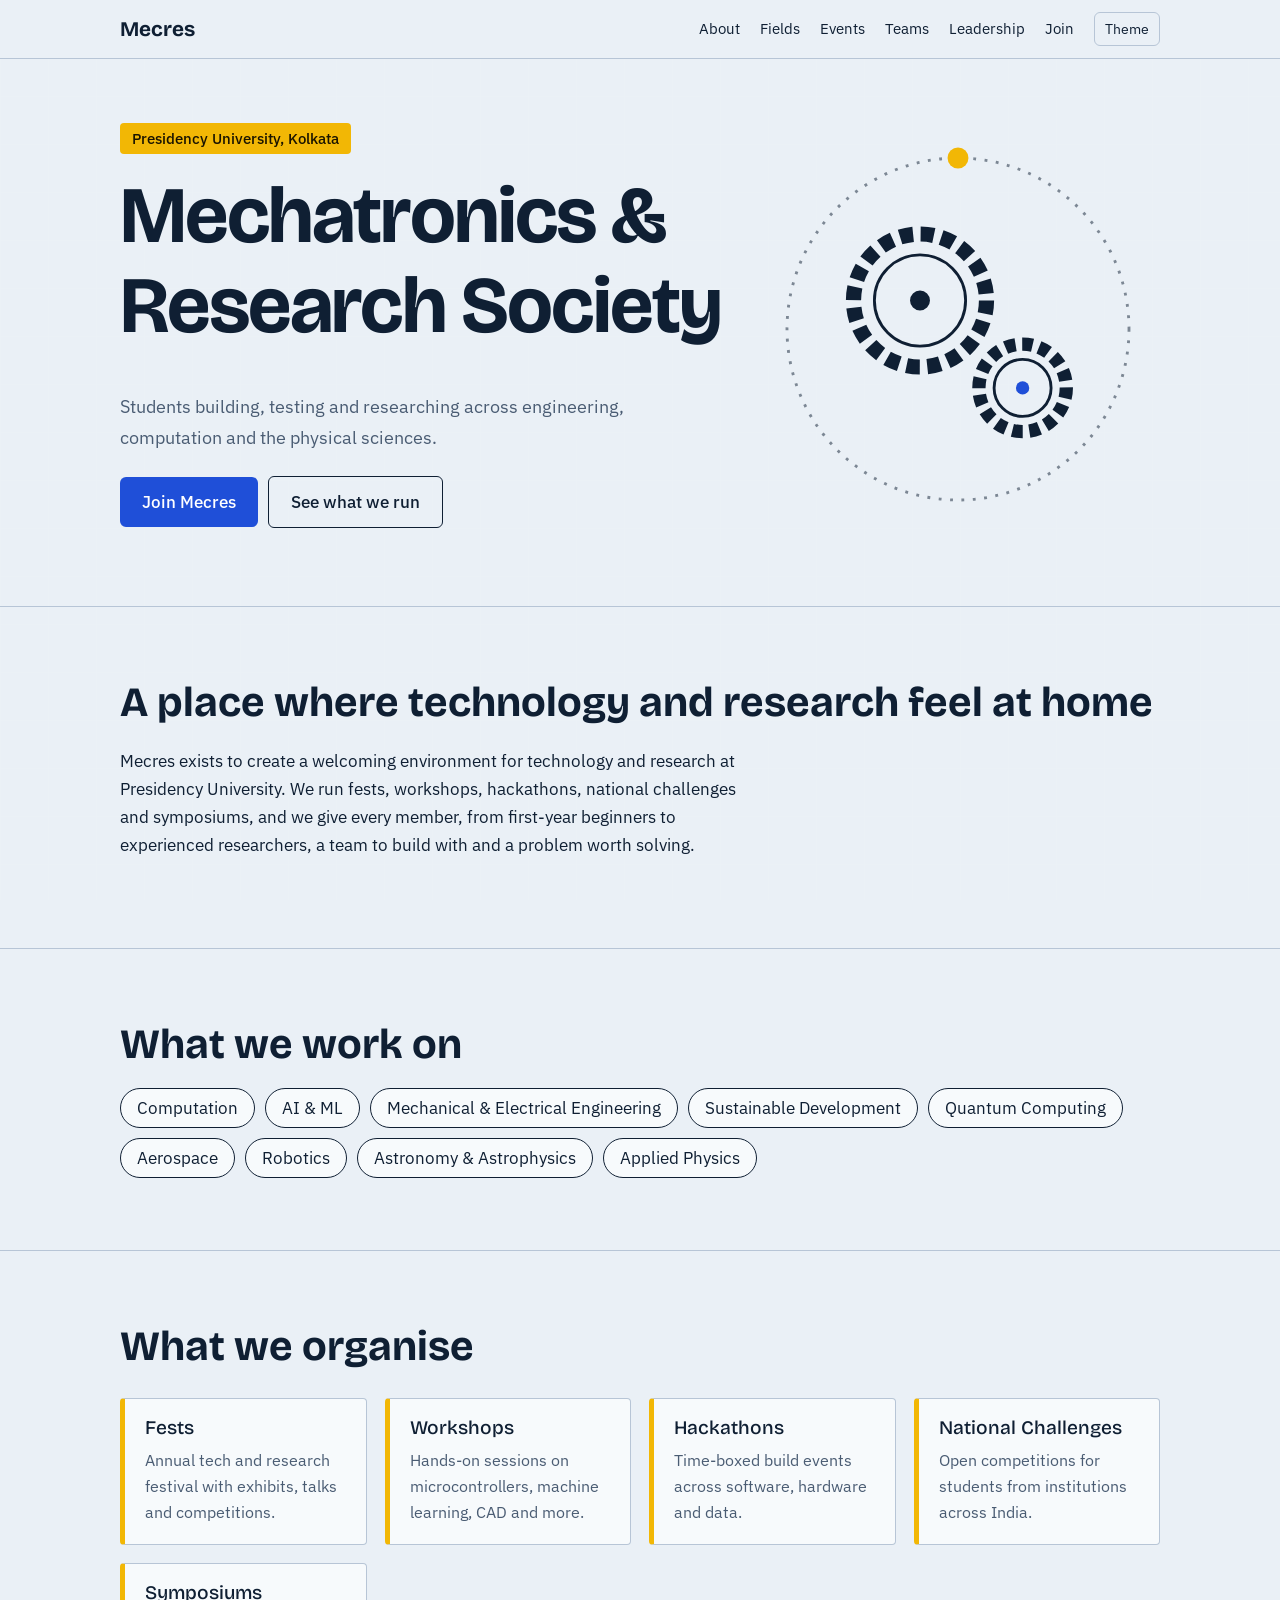
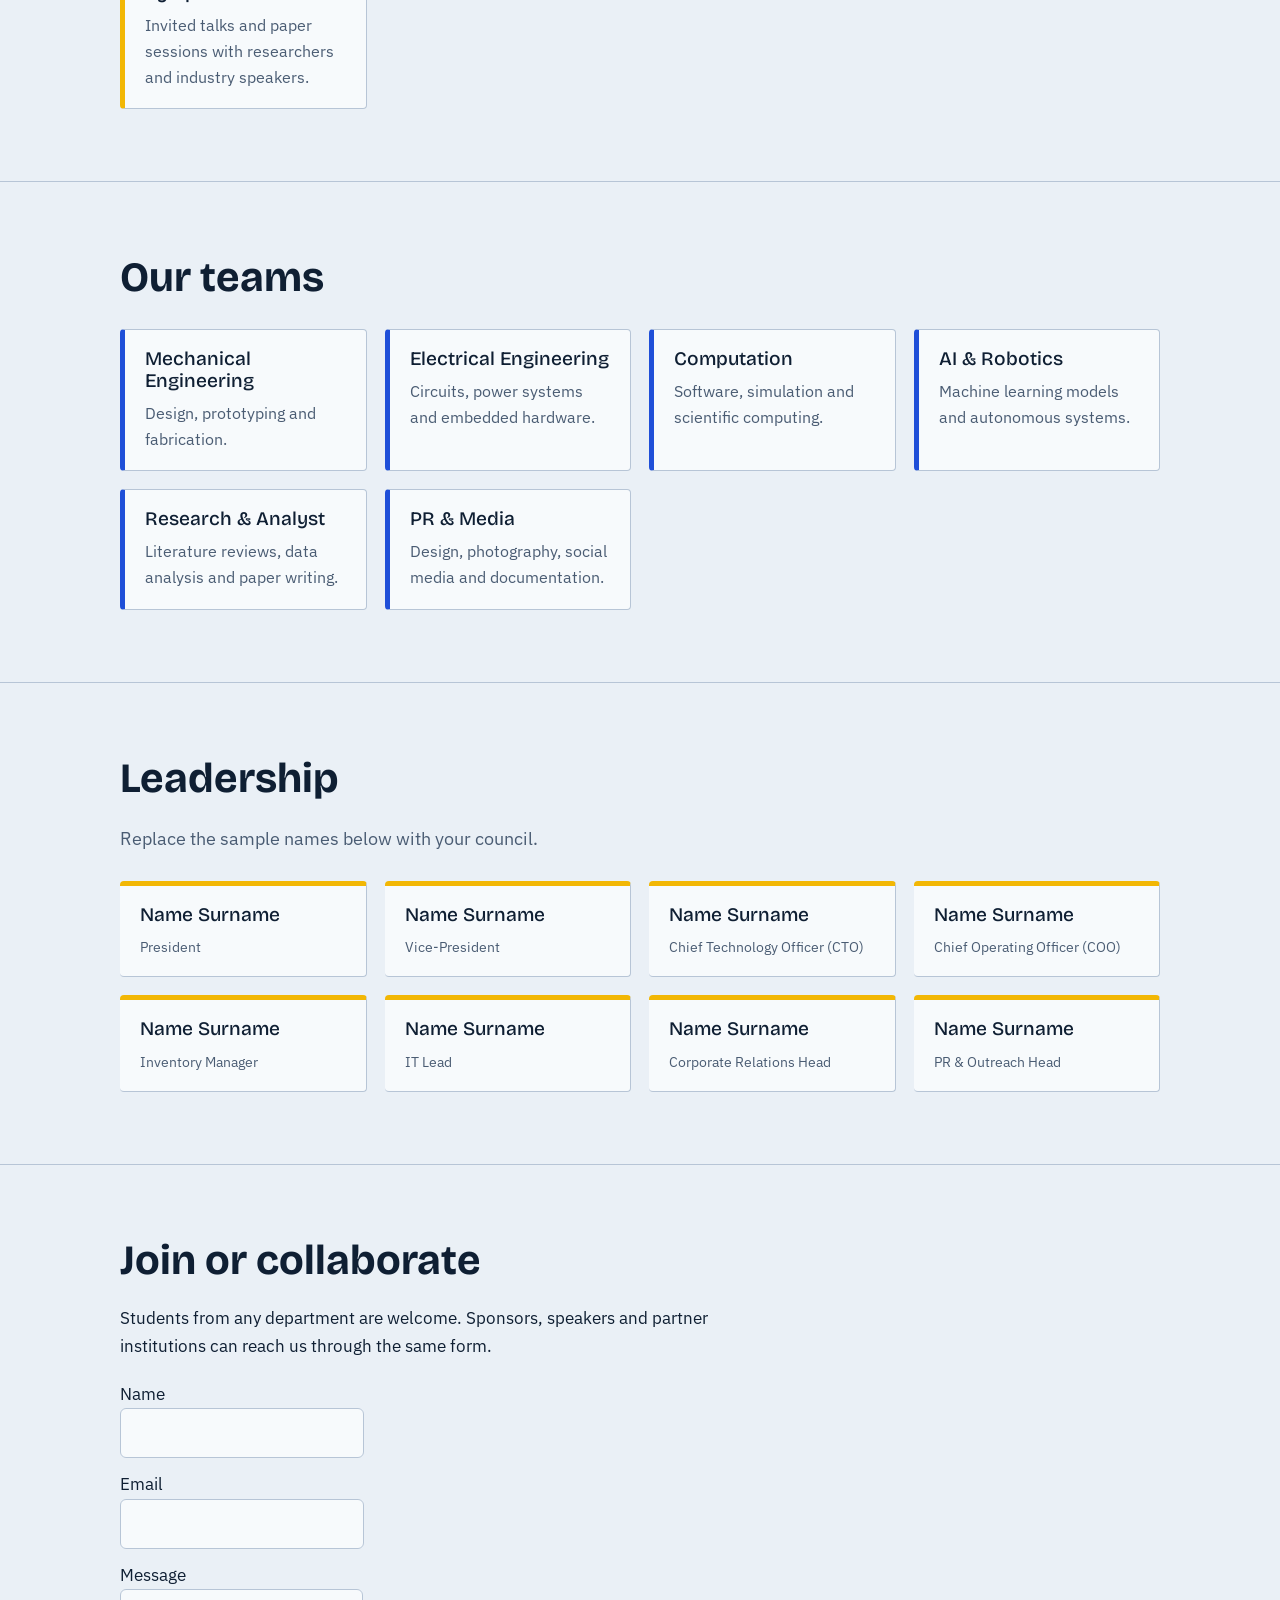
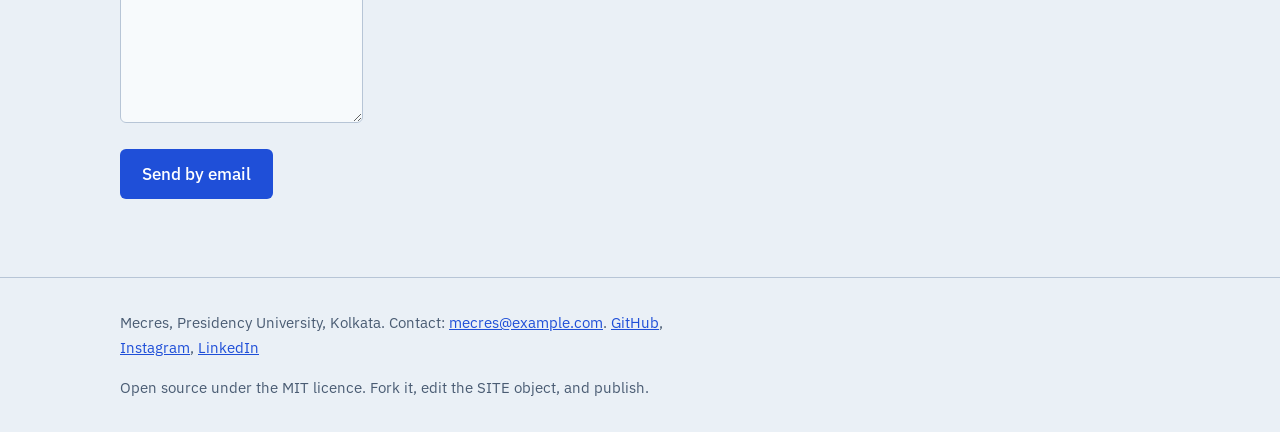
==== index.html @ 0d4e7a53 "Update index.html" ====
<!DOCTYPE html>
<html lang="en">
<head>
<meta charset="utf-8">
<meta name="viewport" content="width=device-width, initial-scale=1">
<title>Mecres | Mechatronics & Research Society, Presidency University Kolkata</title>
<meta name="description" content="Mecres is the Mechatronics & Research Society of Presidency University, Kolkata.">
<link rel="icon" href="data:image/svg+xml,<svg xmlns=%22http://www.w3.org/2000/svg%22 viewBox=%220 0 100 100%22><text y=%22.9em%22 font-size=%2290%22>⚙️</text></svg>">
<link rel="preconnect" href="https://fonts.googleapis.com">
<link rel="preconnect" href="https://fonts.gstatic.com" crossorigin>
<link href="https://fonts.googleapis.com/css2?family=Bricolage+Grotesque:opsz,wght@12..96,500;12..96,700&family=IBM+Plex+Sans:wght@400;500&display=swap" rel="stylesheet">
<!--
  MECRES WEBSITE (open source, MIT licence)
  HOW TO EDIT: change only the SITE object in the <script> at the bottom.
  Colours and fonts are the variables at the top of the <style> block.
-->
<style>
:root{
  --paper:#EAF0F6; --card:#F7FAFC; --ink:#0F1F33; --muted:#4A5C73;
  --line:#B7C5D6; --blue:#1F4FD8; --signal:#F2B705; --on-blue:#fff;
  --head:"Bricolage Grotesque","Trebuchet MS",sans-serif;
  --body:"IBM Plex Sans",system-ui,"Segoe UI",sans-serif;
}
@media (prefers-color-scheme:dark){
  :root:not([data-theme="light"]){--paper:#0B1626;--card:#10223A;--ink:#E6EEF8;--muted:#9DB0C8;--line:#243B5A;--blue:#7BA0FF;--on-blue:#0B1626}
}
:root[data-theme="dark"]{--paper:#0B1626;--card:#10223A;--ink:#E6EEF8;--muted:#9DB0C8;--line:#243B5A;--blue:#7BA0FF;--on-blue:#0B1626}
*{box-sizing:border-box}
html{scroll-behavior:smooth;scroll-padding-top:70px}
body{margin:0;background:var(--paper);color:var(--ink);font:400 1.0625rem/1.65 var(--body);
  background-image:linear-gradient(var(--line) 1px,transparent 1px),linear-gradient(90deg,var(--line) 1px,transparent 1px);
  background-size:48px 48px;background-attachment:fixed;background-blend-mode:soft-light}
body::before{content:"";position:fixed;inset:0;background:var(--paper);opacity:.86;z-index:-1}
h1,h2,h3{font-family:var(--head);line-height:1.12;margin:0 0 .5em}
h1{font-size:clamp(2.6rem,7vw,5rem);font-weight:700;letter-spacing:-.02em}
h2{font-size:clamp(1.8rem,4vw,2.6rem);font-weight:700}
h3{font-size:1.2rem;font-weight:500}
p{margin:0 0 1em;max-width:62ch}
a{color:var(--blue)}
:focus-visible{outline:3px solid var(--signal);outline-offset:2px}
.wrap{max-width:1080px;margin:0 auto;padding:0 20px}
section{padding:72px 0;border-top:1px solid var(--line)}
.lead{color:var(--muted);font-size:1.15rem}
header{position:sticky;top:0;z-index:10;background:var(--paper);border-bottom:1px solid var(--line)}
nav{display:flex;align-items:center;gap:20px;height:58px}
.brand{font:700 1.3rem var(--head);color:var(--ink);text-decoration:none;margin-right:auto}
nav a:not(.brand){color:var(--ink);text-decoration:none;font-size:.95rem}
nav a:not(.brand):hover{text-decoration:underline;text-decoration-color:var(--signal);text-underline-offset:6px;text-decoration-thickness:3px}
#theme{background:none;border:1px solid var(--line);color:var(--ink);border-radius:6px;padding:4px 10px;cursor:pointer;font:inherit;font-size:.9rem}
@media(max-width:760px){nav a.hide-sm{display:none}}
.hero{display:grid;grid-template-columns:1.2fr .8fr;gap:32px;align-items:center;padding:64px 0 72px;border:0}
@media(max-width:820px){.hero{grid-template-columns:1fr}}
.hero .tag{display:inline-block;background:var(--signal);color:#1a1400;padding:3px 12px;border-radius:4px;font-weight:500;font-size:.95rem;margin-bottom:18px}
.btn{display:inline-block;background:var(--blue);color:var(--on-blue);padding:11px 22px;border-radius:6px;text-decoration:none;font-weight:500;margin:6px 10px 6px 0}
.btn.alt{background:none;color:var(--ink);border:1.5px solid var(--ink)}
.gears{width:100%;max-width:380px;justify-self:center;color:var(--ink)}
.spin{transform-origin:center;transform-box:fill-box;animation:spin 24s linear infinite}
.spin.rev{animation-direction:reverse;animation-duration:16s}
.orbit{transform-origin:200px 200px;animation:spin 40s linear infinite}
@keyframes spin{to{transform:rotate(360deg)}}
@media(prefers-reduced-motion:reduce){.spin,.orbit{animation:none}}
.chips{display:flex;flex-wrap:wrap;gap:10px;padding:0;list-style:none;margin:20px 0 0}
.chips li{border:1.5px solid var(--ink);border-radius:999px;padding:5px 16px;background:var(--card)}
.grid{display:grid;grid-template-columns:repeat(auto-fill,minmax(240px,1fr));gap:18px;margin-top:28px}
.box{background:var(--card);border:1px solid var(--line);border-left:5px solid var(--blue);padding:18px 20px;border-radius:4px}
.box p{margin:0;color:var(--muted);font-size:.98rem}
.box.ev{border-left-color:var(--signal)}
.person{border-left:0;border-top:5px solid var(--signal)}
.person small{color:var(--muted);display:block}
form{display:grid;gap:12px;max-width:520px;margin-top:20px}
input,textarea{font:inherit;padding:10px 12px;border:1px solid var(--line);border-radius:6px;background:var(--card);color:var(--ink)}
button.btn{border:0;cursor:pointer;font:inherit;font-weight:500;justify-self:start}
footer{border-top:1px solid var(--line);padding:32px 0;color:var(--muted);font-size:.95rem}
</style>
</head>
<body>
<header><div class="wrap"><nav aria-label="Main">
  <a class="brand" href="#top" id="brand"></a>
  <a class="hide-sm" href="#about">About</a>
  <a class="hide-sm" href="#fields">Fields</a>
  <a class="hide-sm" href="#events">Events</a>
  <a class="hide-sm" href="#teams">Teams</a>
  <a class="hide-sm" href="#leaders">Leadership</a>
  <a href="#join">Join</a>
  <button id="theme" aria-label="Toggle dark mode">Theme</button>
</nav></div></header>

<main id="top">
<div class="wrap">
  <div class="hero">
    <div>
      <span class="tag" id="uni"></span>
      <h1 id="title"></h1>
      <p class="lead" id="tagline"></p>
      <a class="btn" href="#join">Join Mecres</a><a class="btn alt" href="#events">See what we run</a>
    </div>
    <svg class="gears" viewBox="0 0 400 400" role="img" aria-label="Interlocking gears inside an orbit ring">
      <g fill="none" stroke="currentColor" stroke-width="3">
        <circle cx="200" cy="200" r="180" stroke-dasharray="3 9" opacity=".5"/>
        <g class="orbit"><circle cx="200" cy="20" r="11" fill="#F2B705" stroke="none"/></g>
        <g class="spin"><circle cx="160" cy="170" r="70" stroke-dasharray="14 8" stroke-width="16"/><circle cx="160" cy="170" r="48"/><circle cx="160" cy="170" r="9" fill="currentColor"/></g>
        <g class="spin rev"><circle cx="268" cy="262" r="46" stroke-dasharray="11 7" stroke-width="14"/><circle cx="268" cy="262" r="30"/><circle cx="268" cy="262" r="7" fill="#1F4FD8" stroke="none"/></g>
      </g>
    </svg>
  </div>
</div>

<section id="about"><div class="wrap">
  <h2>A place where technology and research feel at home</h2>
  <p id="mission"></p>
</div></section>

<section id="fields"><div class="wrap">
  <h2>What we work on</h2>
  <ul class="chips" id="fieldList"></ul>
</div></section>

<section id="events"><div class="wrap">
  <h2>What we organise</h2>
  <div class="grid" id="eventList"></div>
</div></section>

<section id="teams"><div class="wrap">
  <h2>Our teams</h2>
  <div class="grid" id="teamList"></div>
</div></section>

<section id="leaders"><div class="wrap">
  <h2>Leadership</h2>
  <p class="lead">Replace the sample names below with your council.</p>
  <div class="grid" id="leaderList"></div>
</div></section>

<section id="join"><div class="wrap">
  <h2>Join or collaborate</h2>
  <p id="joinText"></p>
  <form id="contact">
    <label>Name<br><input name="name" required autocomplete="name"></label>
    <label>Email<br><input type="email" name="email" required autocomplete="email"></label>
    <label>Message<br><textarea name="msg" rows="4" required></textarea></label>
    <button class="btn" type="submit">Send by email</button>
  </form>
</div></section>
</main>

<footer><div class="wrap">
  <div id="foot"></div>
  <div>Open source under the MIT licence. Fork it, edit the SITE object, and publish.</div>
</div></footer>

<script>
/* ===== EDIT ONLY THIS OBJECT ===== */
const SITE = {
  short: "Mecres",
  name: "Mechatronics & Research Society",
  university: "Presidency University, Kolkata",
  tagline: "Students building, testing and researching across engineering, computation and the physical sciences.",
  mission: "Mecres exists to create a welcoming environment for technology and research at Presidency University. We run fests, workshops, hackathons, national challenges and symposiums, and we give every member, from first-year beginners to experienced researchers, a team to build with and a problem worth solving.",
  email: "mecres@example.com",         // change to your society email
  social: [                            // add or remove links
    {label: "GitHub", url: "https://github.com/your-org"},
    {label: "Instagram", url: "https://instagram.com/your-handle"},
    {label: "LinkedIn", url: "https://linkedin.com/company/your-page"}
  ],
  fields: ["Computation","AI & ML","Mechanical & Electrical Engineering","Sustainable Development","Quantum Computing","Aerospace","Robotics","Astronomy & Astrophysics","Applied Physics"],
  events: [
    {t:"Fests", d:"Annual tech and research festival with exhibits, talks and competitions."},
    {t:"Workshops", d:"Hands-on sessions on microcontrollers, machine learning, CAD and more."},
    {t:"Hackathons", d:"Time-boxed build events across software, hardware and data."},
    {t:"National Challenges", d:"Open competitions for students from institutions across India."},
    {t:"Symposiums", d:"Invited talks and paper sessions with researchers and industry speakers."}
  ],
  teams: [
    {t:"Mechanical Engineering", d:"Design, prototyping and fabrication."},
    {t:"Electrical Engineering", d:"Circuits, power systems and embedded hardware."},
    {t:"Computation", d:"Software, simulation and scientific computing."},
    {t:"AI & Robotics", d:"Machine learning models and autonomous systems."},
    {t:"Research & Analyst", d:"Literature reviews, data analysis and paper writing."},
    {t:"PR & Media", d:"Design, photography, social media and documentation."}
  ],
  leaders: [
    {r:"President", n:"Name Surname"},
    {r:"Vice-President", n:"Name Surname"},
    {r:"Chief Technology Officer (CTO)", n:"Name Surname"},
    {r:"Chief Operating Officer (COO)", n:"Name Surname"},
    {r:"Inventory Manager", n:"Name Surname"},
    {r:"IT Lead", n:"Name Surname"},
    {r:"Corporate Relations Head", n:"Name Surname"},
    {r:"PR & Outreach Head", n:"Name Surname"}
  ],
  joinText: "Students from any department are welcome. Sponsors, speakers and partner institutions can reach us through the same form."
};
/* ===== END OF EDITABLE SECTION ===== */

const $ = id => document.getElementById(id);
const esc = s => String(s).replace(/[&<>"]/g, c => ({"&":"&amp;","<":"&lt;",">":"&gt;",'"':"&quot;"}[c]));
document.title = `${SITE.short} | ${SITE.name}, ${SITE.university}`;
$("brand").textContent = SITE.short;
$("uni").textContent = SITE.university;
$("title").textContent = SITE.name;
$("tagline").textContent = SITE.tagline;
$("mission").textContent = SITE.mission;
$("joinText").textContent = SITE.joinText;
$("fieldList").innerHTML = SITE.fields.map(f => `<li>${esc(f)}</li>`).join("");
$("eventList").innerHTML = SITE.events.map(e => `<div class="box ev"><h3>${esc(e.t)}</h3><p>${esc(e.d)}</p></div>`).join("");
$("teamList").innerHTML = SITE.teams.map(e => `<div class="box"><h3>${esc(e.t)}</h3><p>${esc(e.d)}</p></div>`).join("");
$("leaderList").innerHTML = SITE.leaders.map(p => `<div class="box person"><h3>${esc(p.n)}</h3><small>${esc(p.r)}</small></div>`).join("");
$("foot").innerHTML = `<p>${esc(SITE.short)}, ${esc(SITE.university)}. Contact: <a href="mailto:${esc(SITE.email)}">${esc(SITE.email)}</a>. ` +
  SITE.social.map(s => `<a href="${esc(s.url)}" rel="noopener">${esc(s.label)}</a>`).join(", ") + `</p>`;

$("contact").addEventListener("submit", e => {
  e.preventDefault();
  const f = new FormData(e.target);
  const body = `${f.get("msg")}\n\nFrom: ${f.get("name")} (${f.get("email")})`;
  location.href = `mailto:${SITE.email}?subject=${encodeURIComponent("Message to " + SITE.short)}&body=${encodeURIComponent(body)}`;
});

$("theme").addEventListener("click", () => {
  const r = document.documentElement;
  const dark = r.dataset.theme ? r.dataset.theme === "dark" : matchMedia("(prefers-color-scheme: dark)").matches;
  r.dataset.theme = dark ? "light" : "dark";
});
</script>
</body>
</html>
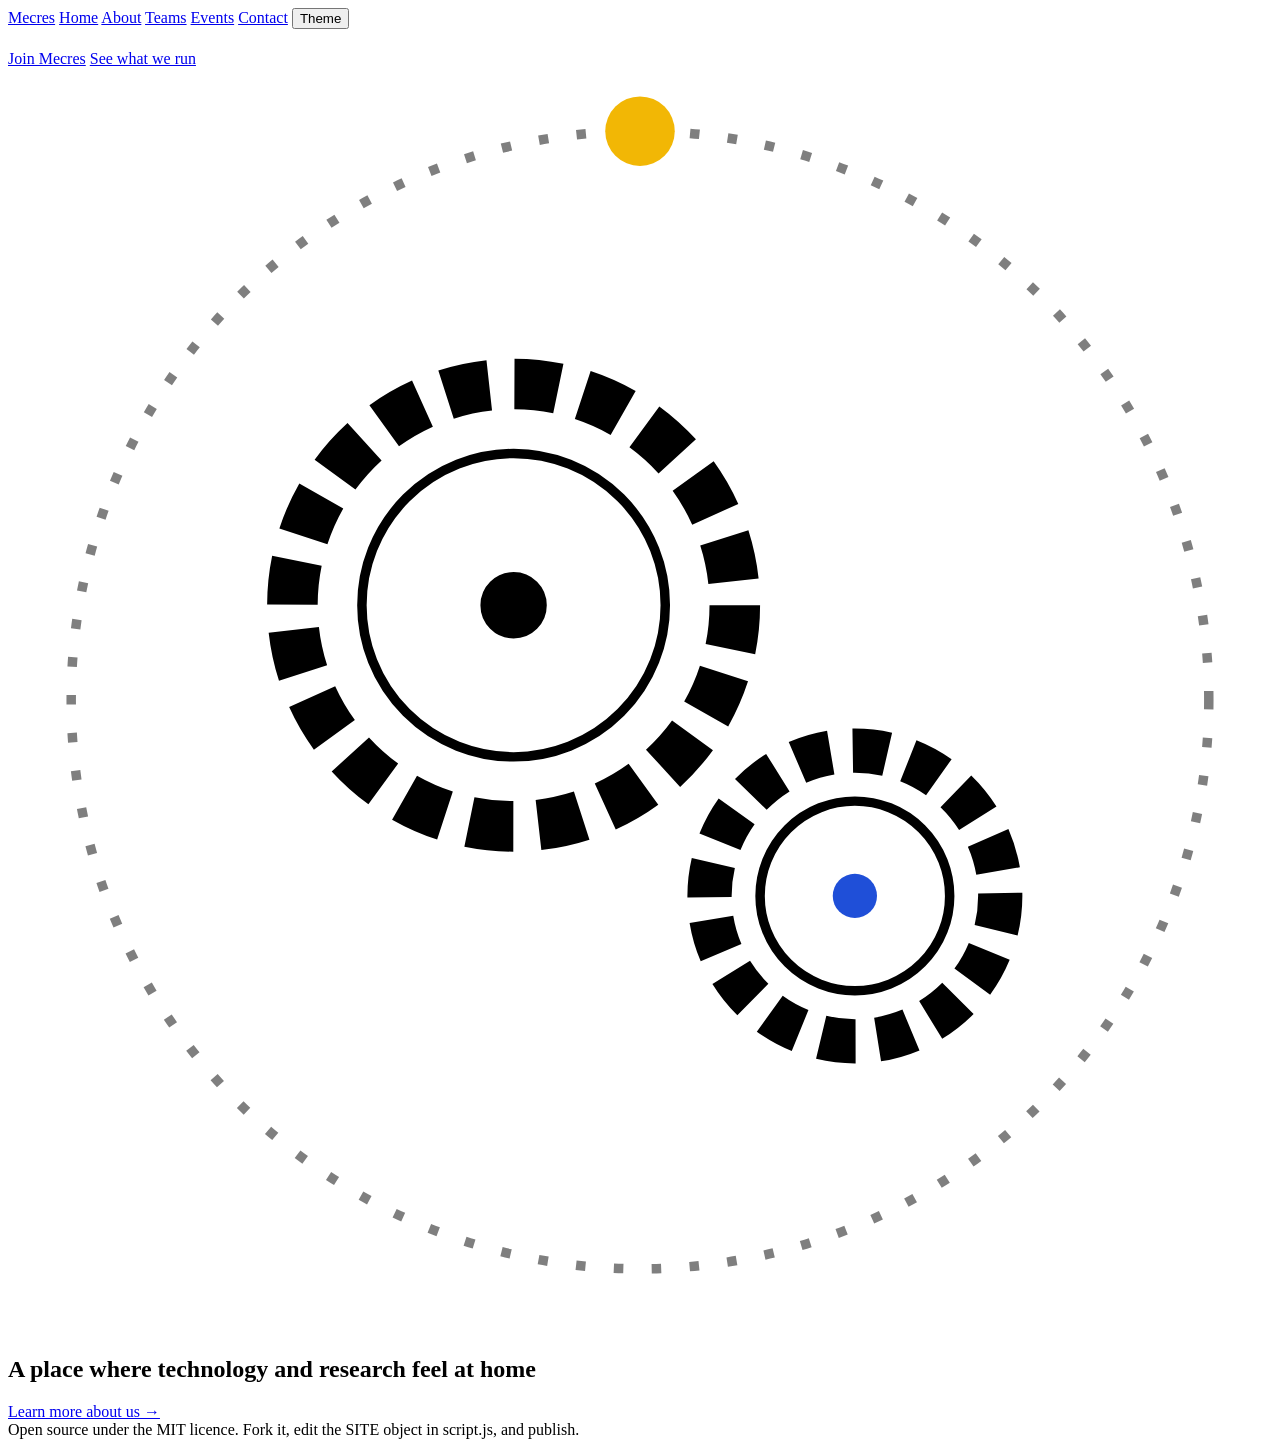
==== commit a7fff9a2: "Update index.html" ====
--- a/index.html
+++ b/index.html
@@ -3,85 +3,22 @@
 <head>
 <meta charset="utf-8">
 <meta name="viewport" content="width=device-width, initial-scale=1">
-<title>Mecres | Mechatronics & Research Society, Presidency University Kolkata</title>
+<title>Home | Mecres - Presidency University Kolkata</title>
 <meta name="description" content="Mecres is the Mechatronics & Research Society of Presidency University, Kolkata.">
 <link rel="icon" href="data:image/svg+xml,<svg xmlns=%22http://www.w3.org/2000/svg%22 viewBox=%220 0 100 100%22><text y=%22.9em%22 font-size=%2290%22>⚙️</text></svg>">
 <link rel="preconnect" href="https://fonts.googleapis.com">
 <link rel="preconnect" href="https://fonts.gstatic.com" crossorigin>
 <link href="https://fonts.googleapis.com/css2?family=Bricolage+Grotesque:opsz,wght@12..96,500;12..96,700&family=IBM+Plex+Sans:wght@400;500&display=swap" rel="stylesheet">
-<!--
-  MECRES WEBSITE (open source, MIT licence)
-  HOW TO EDIT: change only the SITE object in the <script> at the bottom.
-  Colours and fonts are the variables at the top of the <style> block.
--->
-<style>
-:root{
-  --paper:#EAF0F6; --card:#F7FAFC; --ink:#0F1F33; --muted:#4A5C73;
-  --line:#B7C5D6; --blue:#1F4FD8; --signal:#F2B705; --on-blue:#fff;
-  --head:"Bricolage Grotesque","Trebuchet MS",sans-serif;
-  --body:"IBM Plex Sans",system-ui,"Segoe UI",sans-serif;
-}
-@media (prefers-color-scheme:dark){
-  :root:not([data-theme="light"]){--paper:#0B1626;--card:#10223A;--ink:#E6EEF8;--muted:#9DB0C8;--line:#243B5A;--blue:#7BA0FF;--on-blue:#0B1626}
-}
-:root[data-theme="dark"]{--paper:#0B1626;--card:#10223A;--ink:#E6EEF8;--muted:#9DB0C8;--line:#243B5A;--blue:#7BA0FF;--on-blue:#0B1626}
-*{box-sizing:border-box}
-html{scroll-behavior:smooth;scroll-padding-top:70px}
-body{margin:0;background:var(--paper);color:var(--ink);font:400 1.0625rem/1.65 var(--body);
-  background-image:linear-gradient(var(--line) 1px,transparent 1px),linear-gradient(90deg,var(--line) 1px,transparent 1px);
-  background-size:48px 48px;background-attachment:fixed;background-blend-mode:soft-light}
-body::before{content:"";position:fixed;inset:0;background:var(--paper);opacity:.86;z-index:-1}
-h1,h2,h3{font-family:var(--head);line-height:1.12;margin:0 0 .5em}
-h1{font-size:clamp(2.6rem,7vw,5rem);font-weight:700;letter-spacing:-.02em}
-h2{font-size:clamp(1.8rem,4vw,2.6rem);font-weight:700}
-h3{font-size:1.2rem;font-weight:500}
-p{margin:0 0 1em;max-width:62ch}
-a{color:var(--blue)}
-:focus-visible{outline:3px solid var(--signal);outline-offset:2px}
-.wrap{max-width:1080px;margin:0 auto;padding:0 20px}
-section{padding:72px 0;border-top:1px solid var(--line)}
-.lead{color:var(--muted);font-size:1.15rem}
-header{position:sticky;top:0;z-index:10;background:var(--paper);border-bottom:1px solid var(--line)}
-nav{display:flex;align-items:center;gap:20px;height:58px}
-.brand{font:700 1.3rem var(--head);color:var(--ink);text-decoration:none;margin-right:auto}
-nav a:not(.brand){color:var(--ink);text-decoration:none;font-size:.95rem}
-nav a:not(.brand):hover{text-decoration:underline;text-decoration-color:var(--signal);text-underline-offset:6px;text-decoration-thickness:3px}
-#theme{background:none;border:1px solid var(--line);color:var(--ink);border-radius:6px;padding:4px 10px;cursor:pointer;font:inherit;font-size:.9rem}
-@media(max-width:760px){nav a.hide-sm{display:none}}
-.hero{display:grid;grid-template-columns:1.2fr .8fr;gap:32px;align-items:center;padding:64px 0 72px;border:0}
-@media(max-width:820px){.hero{grid-template-columns:1fr}}
-.hero .tag{display:inline-block;background:var(--signal);color:#1a1400;padding:3px 12px;border-radius:4px;font-weight:500;font-size:.95rem;margin-bottom:18px}
-.btn{display:inline-block;background:var(--blue);color:var(--on-blue);padding:11px 22px;border-radius:6px;text-decoration:none;font-weight:500;margin:6px 10px 6px 0}
-.btn.alt{background:none;color:var(--ink);border:1.5px solid var(--ink)}
-.gears{width:100%;max-width:380px;justify-self:center;color:var(--ink)}
-.spin{transform-origin:center;transform-box:fill-box;animation:spin 24s linear infinite}
-.spin.rev{animation-direction:reverse;animation-duration:16s}
-.orbit{transform-origin:200px 200px;animation:spin 40s linear infinite}
-@keyframes spin{to{transform:rotate(360deg)}}
-@media(prefers-reduced-motion:reduce){.spin,.orbit{animation:none}}
-.chips{display:flex;flex-wrap:wrap;gap:10px;padding:0;list-style:none;margin:20px 0 0}
-.chips li{border:1.5px solid var(--ink);border-radius:999px;padding:5px 16px;background:var(--card)}
-.grid{display:grid;grid-template-columns:repeat(auto-fill,minmax(240px,1fr));gap:18px;margin-top:28px}
-.box{background:var(--card);border:1px solid var(--line);border-left:5px solid var(--blue);padding:18px 20px;border-radius:4px}
-.box p{margin:0;color:var(--muted);font-size:.98rem}
-.box.ev{border-left-color:var(--signal)}
-.person{border-left:0;border-top:5px solid var(--signal)}
-.person small{color:var(--muted);display:block}
-form{display:grid;gap:12px;max-width:520px;margin-top:20px}
-input,textarea{font:inherit;padding:10px 12px;border:1px solid var(--line);border-radius:6px;background:var(--card);color:var(--ink)}
-button.btn{border:0;cursor:pointer;font:inherit;font-weight:500;justify-self:start}
-footer{border-top:1px solid var(--line);padding:32px 0;color:var(--muted);font-size:.95rem}
-</style>
+<link rel="stylesheet" href="styles.css">
 </head>
 <body>
 <header><div class="wrap"><nav aria-label="Main">
-  <a class="brand" href="#top" id="brand"></a>
-  <a class="hide-sm" href="#about">About</a>
-  <a class="hide-sm" href="#fields">Fields</a>
-  <a class="hide-sm" href="#events">Events</a>
-  <a class="hide-sm" href="#teams">Teams</a>
-  <a class="hide-sm" href="#leaders">Leadership</a>
-  <a href="#join">Join</a>
+  <a class="brand" href="index.html" id="brand">Mecres</a>
+  <a class="hide-sm" href="index.html">Home</a>
+  <a class="hide-sm" href="about.html">About</a>
+  <a class="hide-sm" href="teams.html">Teams</a>
+  <a class="hide-sm" href="events.html">Events</a>
+  <a class="hide-sm" href="contact.html">Contact</a>
   <button id="theme" aria-label="Toggle dark mode">Theme</button>
 </nav></div></header>
 
@@ -92,7 +29,8 @@
       <span class="tag" id="uni"></span>
       <h1 id="title"></h1>
       <p class="lead" id="tagline"></p>
-      <a class="btn" href="#join">Join Mecres</a><a class="btn alt" href="#events">See what we run</a>
+      <a class="btn" href="contact.html">Join Mecres</a>
+      <a class="btn alt" href="events.html">See what we run</a>
     </div>
     <svg class="gears" viewBox="0 0 400 400" role="img" aria-label="Interlocking gears inside an orbit ring">
       <g fill="none" stroke="currentColor" stroke-width="3">
@@ -105,121 +43,19 @@
   </div>
 </div>
 
-<section id="about"><div class="wrap">
+<section id="about-preview"><div class="wrap">
   <h2>A place where technology and research feel at home</h2>
   <p id="mission"></p>
+  <a class="btn alt" href="about.html">Learn more about us &rarr;</a>
 </div></section>
 
-<section id="fields"><div class="wrap">
-  <h2>What we work on</h2>
-  <ul class="chips" id="fieldList"></ul>
-</div></section>
-
-<section id="events"><div class="wrap">
-  <h2>What we organise</h2>
-  <div class="grid" id="eventList"></div>
-</div></section>
-
-<section id="teams"><div class="wrap">
-  <h2>Our teams</h2>
-  <div class="grid" id="teamList"></div>
-</div></section>
-
-<section id="leaders"><div class="wrap">
-  <h2>Leadership</h2>
-  <p class="lead">Replace the sample names below with your council.</p>
-  <div class="grid" id="leaderList"></div>
-</div></section>
-
-<section id="join"><div class="wrap">
-  <h2>Join or collaborate</h2>
-  <p id="joinText"></p>
-  <form id="contact">
-    <label>Name<br><input name="name" required autocomplete="name"></label>
-    <label>Email<br><input type="email" name="email" required autocomplete="email"></label>
-    <label>Message<br><textarea name="msg" rows="4" required></textarea></label>
-    <button class="btn" type="submit">Send by email</button>
-  </form>
-</div></section>
 </main>
 
 <footer><div class="wrap">
   <div id="foot"></div>
-  <div>Open source under the MIT licence. Fork it, edit the SITE object, and publish.</div>
+  <div>Open source under the MIT licence. Fork it, edit the SITE object in script.js, and publish.</div>
 </div></footer>
 
-<script>
-/* ===== EDIT ONLY THIS OBJECT ===== */
-const SITE = {
-  short: "Mecres",
-  name: "Mechatronics & Research Society",
-  university: "Presidency University, Kolkata",
-  tagline: "Students building, testing and researching across engineering, computation and the physical sciences.",
-  mission: "Mecres exists to create a welcoming environment for technology and research at Presidency University. We run fests, workshops, hackathons, national challenges and symposiums, and we give every member, from first-year beginners to experienced researchers, a team to build with and a problem worth solving.",
-  email: "mecres@example.com",         // change to your society email
-  social: [                            // add or remove links
-    {label: "GitHub", url: "https://github.com/your-org"},
-    {label: "Instagram", url: "https://instagram.com/your-handle"},
-    {label: "LinkedIn", url: "https://linkedin.com/company/your-page"}
-  ],
-  fields: ["Computation","AI & ML","Mechanical & Electrical Engineering","Sustainable Development","Quantum Computing","Aerospace","Robotics","Astronomy & Astrophysics","Applied Physics"],
-  events: [
-    {t:"Fests", d:"Annual tech and research festival with exhibits, talks and competitions."},
-    {t:"Workshops", d:"Hands-on sessions on microcontrollers, machine learning, CAD and more."},
-    {t:"Hackathons", d:"Time-boxed build events across software, hardware and data."},
-    {t:"National Challenges", d:"Open competitions for students from institutions across India."},
-    {t:"Symposiums", d:"Invited talks and paper sessions with researchers and industry speakers."}
-  ],
-  teams: [
-    {t:"Mechanical Engineering", d:"Design, prototyping and fabrication."},
-    {t:"Electrical Engineering", d:"Circuits, power systems and embedded hardware."},
-    {t:"Computation", d:"Software, simulation and scientific computing."},
-    {t:"AI & Robotics", d:"Machine learning models and autonomous systems."},
-    {t:"Research & Analyst", d:"Literature reviews, data analysis and paper writing."},
-    {t:"PR & Media", d:"Design, photography, social media and documentation."}
-  ],
-  leaders: [
-    {r:"President", n:"Name Surname"},
-    {r:"Vice-President", n:"Name Surname"},
-    {r:"Chief Technology Officer (CTO)", n:"Name Surname"},
-    {r:"Chief Operating Officer (COO)", n:"Name Surname"},
-    {r:"Inventory Manager", n:"Name Surname"},
-    {r:"IT Lead", n:"Name Surname"},
-    {r:"Corporate Relations Head", n:"Name Surname"},
-    {r:"PR & Outreach Head", n:"Name Surname"}
-  ],
-  joinText: "Students from any department are welcome. Sponsors, speakers and partner institutions can reach us through the same form."
-};
-/* ===== END OF EDITABLE SECTION ===== */
-
-const $ = id => document.getElementById(id);
-const esc = s => String(s).replace(/[&<>"]/g, c => ({"&":"&amp;","<":"&lt;",">":"&gt;",'"':"&quot;"}[c]));
-document.title = `${SITE.short} | ${SITE.name}, ${SITE.university}`;
-$("brand").textContent = SITE.short;
-$("uni").textContent = SITE.university;
-$("title").textContent = SITE.name;
-$("tagline").textContent = SITE.tagline;
-$("mission").textContent = SITE.mission;
-$("joinText").textContent = SITE.joinText;
-$("fieldList").innerHTML = SITE.fields.map(f => `<li>${esc(f)}</li>`).join("");
-$("eventList").innerHTML = SITE.events.map(e => `<div class="box ev"><h3>${esc(e.t)}</h3><p>${esc(e.d)}</p></div>`).join("");
-$("teamList").innerHTML = SITE.teams.map(e => `<div class="box"><h3>${esc(e.t)}</h3><p>${esc(e.d)}</p></div>`).join("");
-$("leaderList").innerHTML = SITE.leaders.map(p => `<div class="box person"><h3>${esc(p.n)}</h3><small>${esc(p.r)}</small></div>`).join("");
-$("foot").innerHTML = `<p>${esc(SITE.short)}, ${esc(SITE.university)}. Contact: <a href="mailto:${esc(SITE.email)}">${esc(SITE.email)}</a>. ` +
-  SITE.social.map(s => `<a href="${esc(s.url)}" rel="noopener">${esc(s.label)}</a>`).join(", ") + `</p>`;
-
-$("contact").addEventListener("submit", e => {
-  e.preventDefault();
-  const f = new FormData(e.target);
-  const body = `${f.get("msg")}\n\nFrom: ${f.get("name")} (${f.get("email")})`;
-  location.href = `mailto:${SITE.email}?subject=${encodeURIComponent("Message to " + SITE.short)}&body=${encodeURIComponent(body)}`;
-});
-
-$("theme").addEventListener("click", () => {
-  const r = document.documentElement;
-  const dark = r.dataset.theme ? r.dataset.theme === "dark" : matchMedia("(prefers-color-scheme: dark)").matches;
-  r.dataset.theme = dark ? "light" : "dark";
-});
-</script>
+<script src="script.js"></script>
 </body>
 </html>
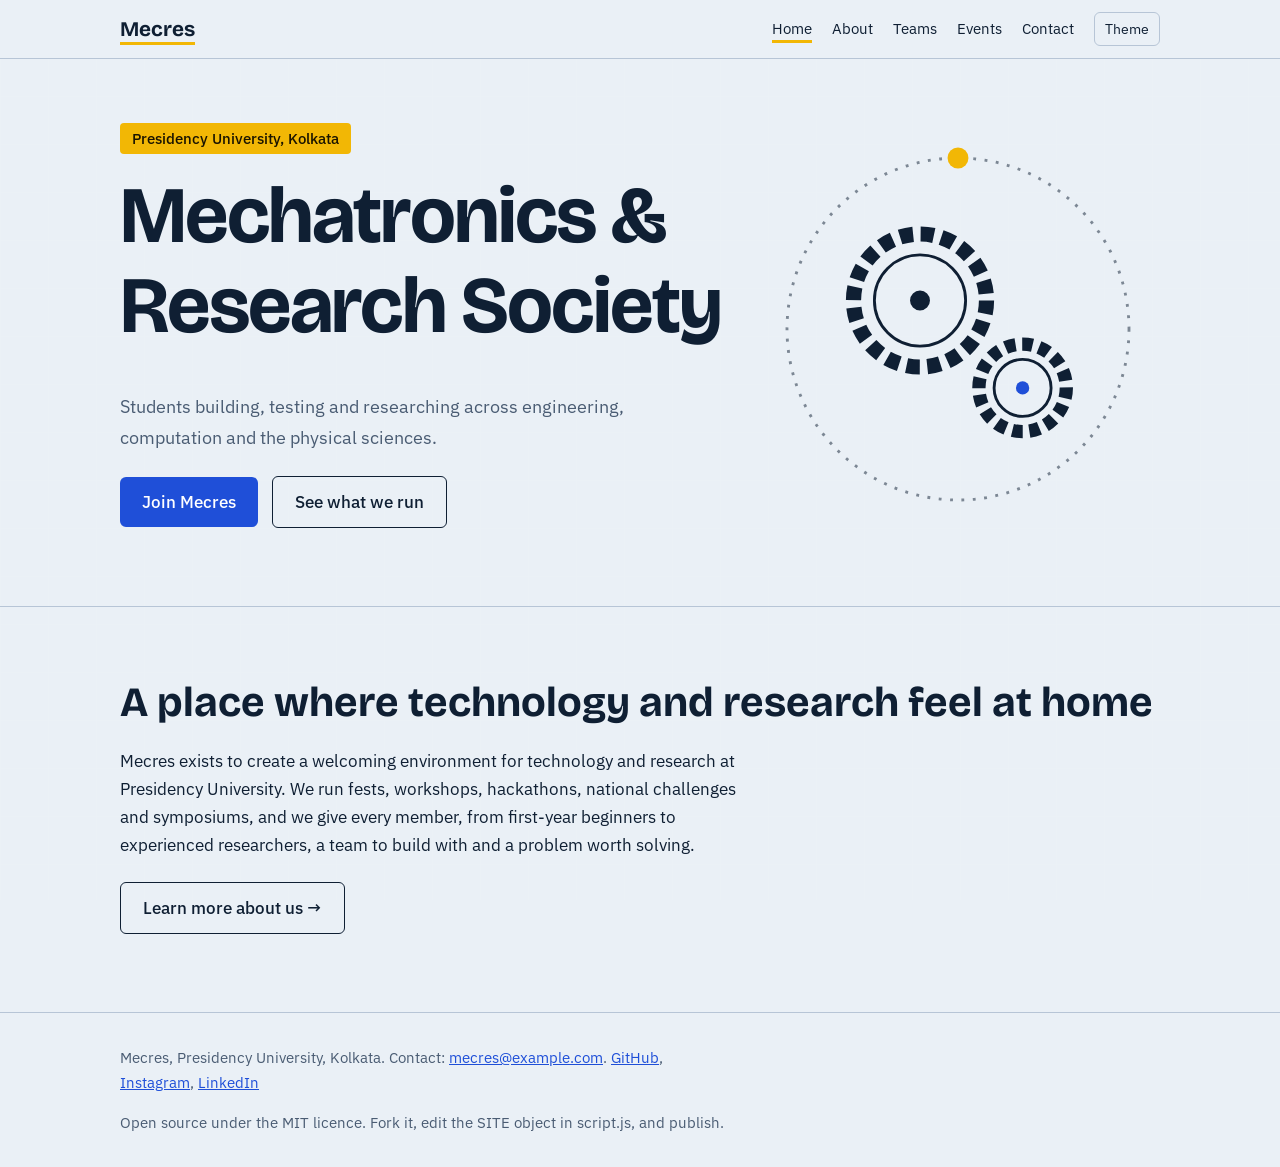
==== commit 61e6c97b: "Update index.html" ====
--- a/index.html
+++ b/index.html
@@ -5,7 +5,7 @@
 <meta name="viewport" content="width=device-width, initial-scale=1">
 <title>Home | Mecres - Presidency University Kolkata</title>
 <meta name="description" content="Mecres is the Mechatronics & Research Society of Presidency University, Kolkata.">
-<link rel="icon" href="data:image/svg+xml,<svg xmlns=%22http://www.w3.org/2000/svg%22 viewBox=%220 0 100 100%22><text y=%22.9em%22 font-size=%2290%22>⚙️</text></svg>">
+<link rel="icon" href="1.png" type="image/png">
 <link rel="preconnect" href="https://fonts.googleapis.com">
 <link rel="preconnect" href="https://fonts.gstatic.com" crossorigin>
 <link href="https://fonts.googleapis.com/css2?family=Bricolage+Grotesque:opsz,wght@12..96,500;12..96,700&family=IBM+Plex+Sans:wght@400;500&display=swap" rel="stylesheet">
--- a/styles.css
+++ b/styles.css
@@ -0,0 +1,329 @@
+/* Mecres Society Stylesheet - Segregated Styles */
+:root {
+  --paper: #EAF0F6;
+  --card: #F7FAFC;
+  --ink: #0F1F33;
+  --muted: #4A5C73;
+  --line: #B7C5D6;
+  --blue: #1F4FD8;
+  --signal: #F2B705;
+  --on-blue: #ffffff;
+  --head: "Bricolage Grotesque", "Trebuchet MS", sans-serif;
+  --body: "IBM Plex Sans", system-ui, "Segoe UI", sans-serif;
+}
+
+@media (prefers-color-scheme: dark) {
+  :root:not([data-theme="light"]) {
+    --paper: #0B1626;
+    --card: #10223A;
+    --ink: #E6EEF8;
+    --muted: #9DB0C8;
+    --line: #243B5A;
+    --blue: #7BA0FF;
+    --on-blue: #0B1626;
+  }
+}
+
+:root[data-theme="dark"] {
+  --paper: #0B1626;
+  --card: #10223A;
+  --ink: #E6EEF8;
+  --muted: #9DB0C8;
+  --line: #243B5A;
+  --blue: #7BA0FF;
+  --on-blue: #0B1626;
+}
+
+* {
+  box-sizing: border-box;
+}
+
+html {
+  scroll-behavior: smooth;
+  scroll-padding-top: 70px;
+}
+
+body {
+  margin: 0;
+  background: var(--paper);
+  color: var(--ink);
+  font: 400 1.0625rem/1.65 var(--body);
+  background-image: linear-gradient(var(--line) 1px, transparent 1px), linear-gradient(90deg, var(--line) 1px, transparent 1px);
+  background-size: 48px 48px;
+  background-attachment: fixed;
+  background-blend-mode: soft-light;
+}
+
+body::before {
+  content: "";
+  position: fixed;
+  inset: 0;
+  background: var(--paper);
+  opacity: .86;
+  z-index: -1;
+}
+
+h1, h2, h3 {
+  font-family: var(--head);
+  line-height: 1.12;
+  margin: 0 0 .5em;
+}
+
+h1 {
+  font-size: clamp(2.6rem, 7vw, 5rem);
+  font-weight: 700;
+  letter-spacing: -.02em;
+}
+
+h2 {
+  font-size: clamp(1.8rem, 4vw, 2.6rem);
+  font-weight: 700;
+}
+
+h3 {
+  font-size: 1.2rem;
+  font-weight: 500;
+}
+
+p {
+  margin: 0 0 1em;
+  max-width: 62ch;
+}
+
+a {
+  color: var(--blue);
+}
+
+:focus-visible {
+  outline: 3px solid var(--signal);
+  outline-offset: 2px;
+}
+
+.wrap {
+  max-width: 1080px;
+  margin: 0 auto;
+  padding: 0 20px;
+}
+
+section {
+  padding: 72px 0;
+  border-top: 1px solid var(--line);
+}
+
+.lead {
+  color: var(--muted);
+  font-size: 1.15rem;
+}
+
+header {
+  position: sticky;
+  top: 0;
+  z-index: 10;
+  background: var(--paper);
+  border-bottom: 1px solid var(--line);
+}
+
+nav {
+  display: flex;
+  align-items: center;
+  gap: 20px;
+  height: 58px;
+}
+
+.brand {
+  font: 700 1.3rem var(--head);
+  color: var(--ink);
+  text-decoration: none;
+  margin-right: auto;
+}
+
+nav a:not(.brand) {
+  color: var(--ink);
+  text-decoration: none;
+  font-size: .95rem;
+}
+
+nav a:not(.brand):hover,
+nav a.active {
+  text-decoration: underline;
+  text-decoration-color: var(--signal);
+  text-underline-offset: 6px;
+  text-decoration-thickness: 3px;
+}
+
+#theme {
+  background: none;
+  border: 1px solid var(--line);
+  color: var(--ink);
+  border-radius: 6px;
+  padding: 4px 10px;
+  cursor: pointer;
+  font: inherit;
+  font-size: .9rem;
+}
+
+@media (max-width: 760px) {
+  nav a.hide-sm {
+    display: none;
+  }
+}
+
+.hero {
+  display: grid;
+  grid-template-columns: 1.2fr .8fr;
+  gap: 32px;
+  align-items: center;
+  padding: 64px 0 72px;
+  border: 0;
+}
+
+@media (max-width: 820px) {
+  .hero {
+    grid-template-columns: 1fr;
+  }
+}
+
+.hero .tag {
+  display: inline-block;
+  background: var(--signal);
+  color: #1a1400;
+  padding: 3px 12px;
+  border-radius: 4px;
+  font-weight: 500;
+  font-size: .95rem;
+  margin-bottom: 18px;
+}
+
+.btn {
+  display: inline-block;
+  background: var(--blue);
+  color: var(--on-blue);
+  padding: 11px 22px;
+  border-radius: 6px;
+  text-decoration: none;
+  font-weight: 500;
+  margin: 6px 10px 6px 0;
+}
+
+.btn.alt {
+  background: none;
+  color: var(--ink);
+  border: 1.5px solid var(--ink);
+}
+
+.gears {
+  width: 100%;
+  max-width: 380px;
+  justify-self: center;
+  color: var(--ink);
+}
+
+.spin {
+  transform-origin: center;
+  transform-box: fill-box;
+  animation: spin 24s linear infinite;
+}
+
+.spin.rev {
+  animation-direction: reverse;
+  animation-duration: 16s;
+}
+
+.orbit {
+  transform-origin: 200px 200px;
+  animation: spin 40s linear infinite;
+}
+
+@keyframes spin {
+  to {
+    transform: rotate(360deg);
+  }
+}
+
+@media (prefers-reduced-motion: reduce) {
+  .spin, .orbit {
+    animation: none;
+  }
+}
+
+.chips {
+  display: flex;
+  flex-wrap: wrap;
+  gap: 10px;
+  padding: 0;
+  list-style: none;
+  margin: 20px 0 0;
+}
+
+.chips li {
+  border: 1.5px solid var(--ink);
+  border-radius: 999px;
+  padding: 5px 16px;
+  background: var(--card);
+}
+
+.grid {
+  display: grid;
+  grid-template-columns: repeat(auto-fill, minmax(240px, 1fr));
+  gap: 18px;
+  margin-top: 28px;
+}
+
+.box {
+  background: var(--card);
+  border: 1px solid var(--line);
+  border-left: 5px solid var(--blue);
+  padding: 18px 20px;
+  border-radius: 4px;
+}
+
+.box p {
+  margin: 0;
+  color: var(--muted);
+  font-size: .98rem;
+}
+
+.box.ev {
+  border-left-color: var(--signal);
+}
+
+.person {
+  border-left: 0;
+  border-top: 5px solid var(--signal);
+}
+
+.person small {
+  color: var(--muted);
+  display: block;
+}
+
+form {
+  display: grid;
+  gap: 12px;
+  max-width: 520px;
+  margin-top: 20px;
+}
+
+input, textarea {
+  font: inherit;
+  padding: 10px 12px;
+  border: 1px solid var(--line);
+  border-radius: 6px;
+  background: var(--card);
+  color: var(--ink);
+}
+
+button.btn {
+  border: 0;
+  cursor: pointer;
+  font: inherit;
+  font-weight: 500;
+  justify-self: start;
+}
+
+footer {
+  border-top: 1px solid var(--line);
+  padding: 32px 0;
+  color: var(--muted);
+  font-size: .95rem;
+}
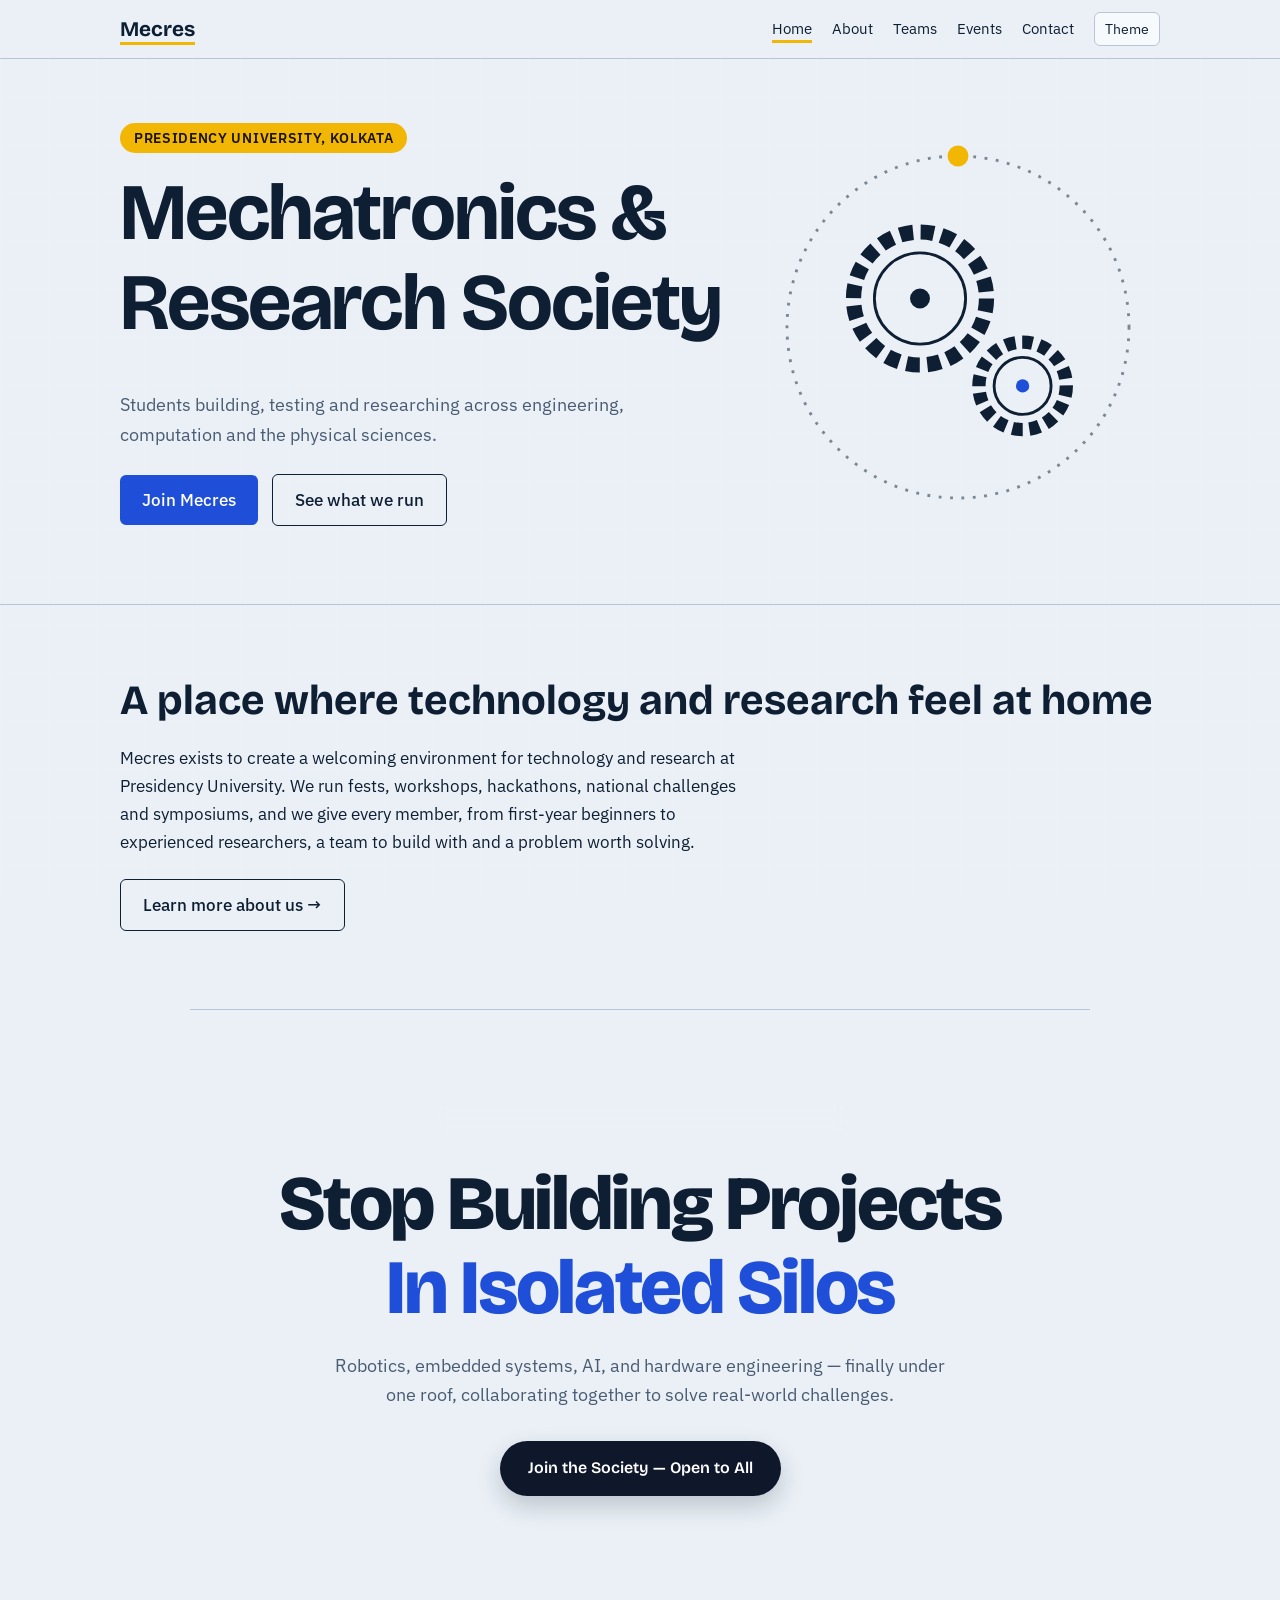
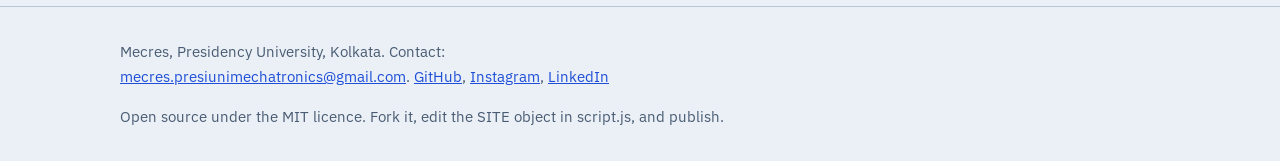
==== commit 86fd919d: "Update index.html" ====
--- a/index.html
+++ b/index.html
@@ -5,7 +5,7 @@
 <meta name="viewport" content="width=device-width, initial-scale=1">
 <title>Home | Mecres - Presidency University Kolkata</title>
 <meta name="description" content="Mecres is the Mechatronics & Research Society of Presidency University, Kolkata.">
-<link rel="icon" href="1.png" type="image/png">
+<link rel="icon" href="Mecres_Site_Favicon1.png" type="image/png">
 <link rel="preconnect" href="https://fonts.googleapis.com">
 <link rel="preconnect" href="https://fonts.gstatic.com" crossorigin>
 <link href="https://fonts.googleapis.com/css2?family=Bricolage+Grotesque:opsz,wght@12..96,500;12..96,700&family=IBM+Plex+Sans:wght@400;500&display=swap" rel="stylesheet">
@@ -48,7 +48,29 @@
   <p id="mission"></p>
   <a class="btn alt" href="about.html">Learn more about us &rarr;</a>
 </div></section>
+<section class="hero-cinematic">
+  <!-- Top Floating Badge -->
+  <div class="pill-badge">
+    <span class="badge-icon">⚙️</span>
+    <span>Presidency University Kolkata • Mechatronics & Research</span>
+  </div>
 
+  <!-- Dual-Tone Heading -->
+  <h1>
+    Stop Building Projects
+    <span class="accent-text">In Isolated Silos</span>
+  </h1>
+
+  <!-- Subtitle -->
+  <p class="hero-subtitle">
+    Robotics, embedded systems, AI, and hardware engineering — finally under one roof, collaborating together to solve real-world challenges.
+  </p>
+
+  <!-- Pill Action Button -->
+  <a href="contact.html" class="btn-pill-dark">
+    Join the Society — Open to All
+  </a>
+</section>
 </main>
 
 <footer><div class="wrap">
--- a/styles.css
+++ b/styles.css
@@ -1,4 +1,4 @@
-/* Mecres Society Stylesheet - Segregated Styles */
+/* Mecres Society Stylesheet - Integrated & Updated with Cinematic Theme */
 :root {
   --paper: #EAF0F6;
   --card: #F7FAFC;
@@ -12,8 +12,9 @@
   --body: "IBM Plex Sans", system-ui, "Segoe UI", sans-serif;
 }
 
+/* System Preference Dark Mode */
 @media (prefers-color-scheme: dark) {
-  :root:not([data-theme="light"]) {
+  :root:not([data-theme="light"]):not([data-theme="cinematic"]) {
     --paper: #0B1626;
     --card: #10223A;
     --ink: #E6EEF8;
@@ -24,6 +25,7 @@
   }
 }
 
+/* Explicit Dark Theme Override */
 :root[data-theme="dark"] {
   --paper: #0B1626;
   --card: #10223A;
@@ -34,6 +36,38 @@
   --on-blue: #0B1626;
 }
 
+/* --- Cinematic Ghibli-Inspired Theme --- */
+:root[data-theme="cinematic"] {
+  --paper: #d0e4f7;
+  --card: rgba(255, 255, 255, 0.82);
+  --ink: #0f172a;
+  --muted: #475569;
+  --line: rgba(15, 23, 42, 0.12);
+  --blue: #2563eb;
+  --signal: #f59e0b;
+  --on-blue: #ffffff;
+}
+
+:root[data-theme="cinematic"] body {
+  background-image: 
+    radial-gradient(circle at center, rgba(255, 255, 255, 0.35) 0%, rgba(15, 23, 42, 0.15) 100%),
+    url('https://images.unsplash.com/photo-1534447677768-be436bb09401?q=80&w=2000&auto=format&fit=crop');
+  background-size: cover;
+  background-position: center bottom;
+  background-attachment: fixed;
+}
+
+:root[data-theme="cinematic"] .box,
+:root[data-theme="cinematic"] .contact-form-card,
+:root[data-theme="cinematic"] .info-card {
+  background: rgba(255, 255, 255, 0.78);
+  backdrop-filter: blur(14px);
+  -webkit-backdrop-filter: blur(14px);
+  border: 1px solid rgba(255, 255, 255, 0.6);
+  box-shadow: 0 16px 36px rgba(15, 23, 42, 0.08);
+}
+
+/* Fixed Universal Selector */
 * {
   box-sizing: border-box;
 }
@@ -115,6 +149,7 @@
   font-size: 1.15rem;
 }
 
+/* --- Header & Navigation --- */
 header {
   position: sticky;
   top: 0;
@@ -151,8 +186,9 @@
   text-decoration-thickness: 3px;
 }
 
-#theme {
-  background: none;
+/* Theme Button & Selector */
+#theme, #theme-select {
+  background: var(--card);
   border: 1px solid var(--line);
   color: var(--ink);
   border-radius: 6px;
@@ -160,6 +196,7 @@
   cursor: pointer;
   font: inherit;
   font-size: .9rem;
+  outline: none;
 }
 
 @media (max-width: 760px) {
@@ -168,6 +205,7 @@
   }
 }
 
+/* --- Default Hero Section --- */
 .hero {
   display: grid;
   grid-template-columns: 1.2fr .8fr;
@@ -183,15 +221,17 @@
   }
 }
 
-.hero .tag {
+.tag {
   display: inline-block;
   background: var(--signal);
   color: #1a1400;
-  padding: 3px 12px;
-  border-radius: 4px;
-  font-weight: 500;
-  font-size: .95rem;
-  margin-bottom: 18px;
+  padding: 4px 14px;
+  border-radius: 20px;
+  font-weight: 600;
+  font-size: .85rem;
+  margin-bottom: 16px;
+  text-transform: uppercase;
+  letter-spacing: 0.05em;
 }
 
 .btn {
@@ -203,6 +243,11 @@
   text-decoration: none;
   font-weight: 500;
   margin: 6px 10px 6px 0;
+  transition: transform 0.2s ease, background-color 0.2s ease;
+}
+
+.btn:hover {
+  transform: translateY(-1px);
 }
 
 .btn.alt {
@@ -211,6 +256,80 @@
   border: 1.5px solid var(--ink);
 }
 
+/* --- Cinematic Hero Layout Components --- */
+.hero-cinematic {
+  display: flex;
+  flex-direction: column;
+  align-items: center;
+  text-align: center;
+  padding: 90px 20px 110px;
+  max-width: 900px;
+  margin: 0 auto;
+}
+
+.pill-badge {
+  display: inline-flex;
+  align-items: center;
+  gap: 8px;
+  background: rgba(255, 255, 255, 0.85);
+  backdrop-filter: blur(8px);
+  -webkit-backdrop-filter: blur(8px);
+  border: 1px solid rgba(255, 255, 255, 0.6);
+  padding: 6px 16px;
+  border-radius: 999px;
+  font-size: 0.88rem;
+  font-weight: 500;
+  color: #0f172a;
+  box-shadow: 0 4px 12px rgba(0, 0, 0, 0.05);
+  margin-bottom: 24px;
+}
+
+.hero-cinematic h1 {
+  font-family: var(--head);
+  font-size: clamp(2.8rem, 6vw, 4.8rem);
+  font-weight: 800;
+  line-height: 1.1;
+  letter-spacing: -0.03em;
+  color: var(--ink);
+  margin-bottom: 20px;
+}
+
+.hero-cinematic h1 .accent-text {
+  color: var(--blue);
+  display: block;
+}
+
+.hero-cinematic p.hero-subtitle {
+  font-size: 1.15rem;
+  color: var(--muted);
+  max-width: 640px;
+  margin: 0 auto 32px;
+  line-height: 1.6;
+}
+
+.btn-pill-dark {
+  background: #0f172a;
+  color: #ffffff;
+  padding: 14px 28px;
+  border-radius: 999px;
+  font-family: var(--head);
+  font-weight: 600;
+  font-size: 1rem;
+  text-decoration: none;
+  display: inline-flex;
+  align-items: center;
+  gap: 8px;
+  box-shadow: 0 10px 25px rgba(15, 23, 42, 0.2);
+  transition: transform 0.2s ease, box-shadow 0.2s ease, background 0.2s ease;
+}
+
+.btn-pill-dark:hover {
+  transform: translateY(-2px);
+  background: #1e293b;
+  box-shadow: 0 14px 30px rgba(15, 23, 42, 0.3);
+}
+
+/* --- Animations & SVGs --- */
 .gears {
   width: 100%;
   max-width: 380px;
@@ -246,6 +365,7 @@
   }
 }
 
+/* --- Chips & Cards --- */
 .chips {
   display: flex;
   flex-wrap: wrap;
@@ -297,30 +417,184 @@
   display: block;
 }
 
+/* --- Sleek Contact Section Integration --- */
+.contact-section {
+  padding: 60px 0;
+}
+
+.contact-wrapper {
+  display: grid;
+  grid-template-columns: 1fr 1fr;
+  gap: 48px;
+  align-items: center;
+}
+
+.contact-info h2 {
+  font-size: clamp(2rem, 4vw, 2.8rem);
+  margin-bottom: 12px;
+}
+
+.contact-info p {
+  color: var(--muted);
+  font-size: 1.05rem;
+  margin-bottom: 28px;
+}
+
+.info-cards {
+  display: flex;
+  flex-direction: column;
+  gap: 16px;
+}
+
+.info-card {
+  display: flex;
+  align-items: center;
+  gap: 16px;
+  padding: 16px 20px;
+  background: var(--card);
+  border: 1px solid var(--line);
+  border-radius: 10px;
+  transition: border-color 0.25s ease, transform 0.2s ease;
+}
+
+.info-card:hover {
+  border-color: var(--blue);
+  transform: translateY(-2px);
+}
+
+.info-card .icon {
+  font-size: 1.3rem;
+  background: var(--paper);
+  border: 1px solid var(--line);
+  width: 44px;
+  height: 44px;
+  display: flex;
+  align-items: center;
+  justify-content: center;
+  border-radius: 8px;
+}
+
+.info-card h3 {
+  font-size: 1rem;
+  margin: 0 0 2px 0;
+}
+
+.info-card p {
+  margin: 0;
+  font-size: 0.9rem;
+  color: var(--muted);
+}
+
+/* Form Card */
+.contact-form-card {
+  background: var(--card);
+  border: 1px solid var(--line);
+  padding: 36px;
+  border-radius: 16px;
+  box-shadow: 0 12px 32px rgba(0, 0, 0, 0.05);
+}
+
 form {
   display: grid;
-  gap: 12px;
-  max-width: 520px;
-  margin-top: 20px;
-}
-
-input, textarea {
+  gap: 20px;
+  width: 100%;
+}
+
+/* Floating Label Inputs */
+.input-group {
+  position: relative;
+}
+
+.input-group input,
+.input-group textarea {
+  width: 100%;
+  padding: 14px 16px;
+  background: var(--paper);
+  border: 1px solid var(--line);
+  border-radius: 8px;
+  color: var(--ink);
   font: inherit;
-  padding: 10px 12px;
-  border: 1px solid var(--line);
-  border-radius: 6px;
+  font-size: 0.95rem;
+  outline: none;
+  transition: border-color 0.25s ease, box-shadow 0.25s ease;
+}
+
+.input-group label {
+  position: absolute;
+  left: 16px;
+  top: 14px;
+  color: var(--muted);
+  font-size: 0.95rem;
+  pointer-events: none;
+  transition: all 0.25s ease;
+  background: transparent;
+}
+
+.input-group input:focus ~ label,
+.input-group input:not(:placeholder-shown) ~ label,
+.input-group textarea:focus ~ label,
+.input-group textarea:not(:placeholder-shown) ~ label {
+  top: -10px;
+  left: 12px;
+  font-size: 0.75rem;
+  font-weight: 600;
+  color: var(--blue);
   background: var(--card);
-  color: var(--ink);
-}
-
-button.btn {
-  border: 0;
+  padding: 0 6px;
+  border-radius: 4px;
+}
+
+.input-group input:focus,
+.input-group textarea:focus {
+  border-color: var(--blue);
+}
+
+/* Submit Button Override */
+.submit-btn {
+  width: 100%;
+  padding: 12px 24px;
+  background: var(--blue);
+  color: var(--on-blue);
+  font-family: var(--head);
+  font-weight: 700;
+  font-size: 1rem;
+  border: none;
+  border-radius: 8px;
   cursor: pointer;
-  font: inherit;
-  font-weight: 500;
-  justify-self: start;
-}
-
+  display: flex;
+  align-items: center;
+  justify-content: center;
+  gap: 8px;
+  transition: all 0.2s ease;
+  margin: 0;
+}
+
+.submit-btn:hover {
+  transform: translateY(-2px);
+  opacity: 0.95;
+}
+
+.submit-btn:hover .arrow {
+  transform: translateX(4px);
+}
+
+.arrow {
+  transition: transform 0.25s ease;
+}
+
+/* Responsive Mobile Layout for Form */
+@media (max-width: 820px) {
+  .contact-wrapper {
+    grid-template-columns: 1fr;
+    gap: 36px;
+  }
+
+  .contact-form-card {
+    padding: 24px;
+  }
+}
+
+/* --- Footer --- */
 footer {
   border-top: 1px solid var(--line);
   padding: 32px 0;
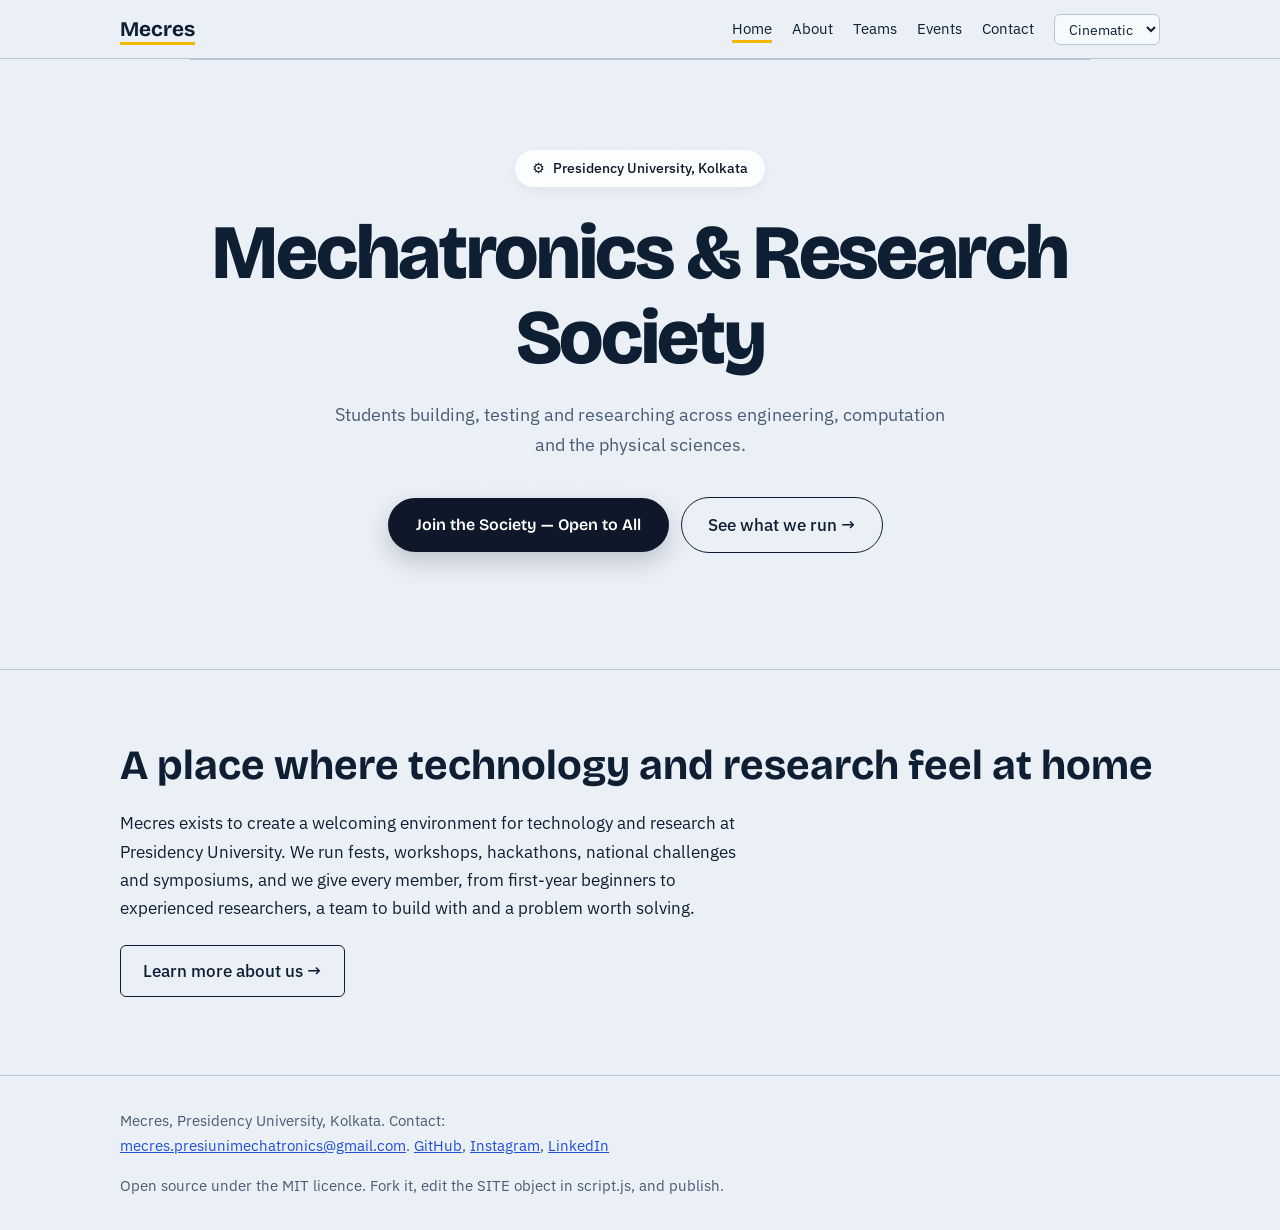
==== commit 53a783b4: "Update index.html" ====
--- a/index.html
+++ b/index.html
@@ -11,72 +11,73 @@
 <link href="https://fonts.googleapis.com/css2?family=Bricolage+Grotesque:opsz,wght@12..96,500;12..96,700&family=IBM+Plex+Sans:wght@400;500&display=swap" rel="stylesheet">
 <link rel="stylesheet" href="styles.css">
 </head>
-<body>
-<header><div class="wrap"><nav aria-label="Main">
-  <a class="brand" href="index.html" id="brand">Mecres</a>
-  <a class="hide-sm" href="index.html">Home</a>
-  <a class="hide-sm" href="about.html">About</a>
-  <a class="hide-sm" href="teams.html">Teams</a>
-  <a class="hide-sm" href="events.html">Events</a>
-  <a class="hide-sm" href="contact.html">Contact</a>
-  <button id="theme" aria-label="Toggle dark mode">Theme</button>
-</nav></div></header>
+<body data-theme="cinematic">
+<header>
+  <div class="wrap">
+    <nav aria-label="Main">
+      <a class="brand" href="index.html" id="brand">Mecres</a>
+      <a class="hide-sm" href="index.html">Home</a>
+      <a class="hide-sm" href="about.html">About</a>
+      <a class="hide-sm" href="teams.html">Teams</a>
+      <a class="hide-sm" href="events.html">Events</a>
+      <a class="hide-sm" href="contact.html">Contact</a>
+      <select id="theme-select" aria-label="Select theme">
+        <option value="auto">Auto</option>
+        <option value="light">Light</option>
+        <option value="dark">Dark</option>
+        <option value="cinematic" selected>Cinematic</option>
+      </select>
+    </nav>
+  </div>
+</header>
 
 <main id="top">
-<div class="wrap">
-  <div class="hero">
-    <div>
-      <span class="tag" id="uni"></span>
-      <h1 id="title"></h1>
-      <p class="lead" id="tagline"></p>
-      <a class="btn" href="contact.html">Join Mecres</a>
-      <a class="btn alt" href="events.html">See what we run</a>
+  <!-- Cinematic Hero Banner -->
+  <section class="hero-cinematic">
+    <!-- Top Floating Pill Badge -->
+    <div class="pill-badge">
+      <span class="badge-icon">⚙️</span>
+      <span id="uni">Presidency University Kolkata • Mechatronics & Research</span>
     </div>
-    <svg class="gears" viewBox="0 0 400 400" role="img" aria-label="Interlocking gears inside an orbit ring">
-      <g fill="none" stroke="currentColor" stroke-width="3">
-        <circle cx="200" cy="200" r="180" stroke-dasharray="3 9" opacity=".5"/>
-        <g class="orbit"><circle cx="200" cy="20" r="11" fill="#F2B705" stroke="none"/></g>
-        <g class="spin"><circle cx="160" cy="170" r="70" stroke-dasharray="14 8" stroke-width="16"/><circle cx="160" cy="170" r="48"/><circle cx="160" cy="170" r="9" fill="currentColor"/></g>
-        <g class="spin rev"><circle cx="268" cy="262" r="46" stroke-dasharray="11 7" stroke-width="14"/><circle cx="268" cy="262" r="30"/><circle cx="268" cy="262" r="7" fill="#1F4FD8" stroke="none"/></g>
-      </g>
-    </svg>
-  </div>
-</div>
 
-<section id="about-preview"><div class="wrap">
-  <h2>A place where technology and research feel at home</h2>
-  <p id="mission"></p>
-  <a class="btn alt" href="about.html">Learn more about us &rarr;</a>
-</div></section>
-<section class="hero-cinematic">
-  <!-- Top Floating Badge -->
-  <div class="pill-badge">
-    <span class="badge-icon">⚙️</span>
-    <span>Presidency University Kolkata • Mechatronics & Research</span>
-  </div>
+    <!-- Dual-Tone Heading -->
+    <h1 id="title">
+      Stop Building Projects
+      <span class="accent-text">In Isolated Silos</span>
+    </h1>
 
-  <!-- Dual-Tone Heading -->
-  <h1>
-    Stop Building Projects
-    <span class="accent-text">In Isolated Silos</span>
-  </h1>
+    <!-- Subtitle / Tagline -->
+    <p class="hero-subtitle" id="tagline">
+      Robotics, embedded systems, AI, and hardware engineering — finally under one roof, collaborating together to solve real-world challenges.
+    </p>
 
-  <!-- Subtitle -->
-  <p class="hero-subtitle">
-    Robotics, embedded systems, AI, and hardware engineering — finally under one roof, collaborating together to solve real-world challenges.
-  </p>
+    <!-- Call to Action Buttons -->
+    <div style="display: flex; gap: 12px; flex-wrap: wrap; justify-content: center; align-items: center;">
+      <a href="contact.html" class="btn-pill-dark">
+        Join the Society — Open to All
+      </a>
+      <a href="events.html" class="btn alt" style="border-radius: 999px; padding: 13px 26px;">
+        See what we run &rarr;
+      </a>
+    </div>
+  </section>
 
-  <!-- Pill Action Button -->
-  <a href="contact.html" class="btn-pill-dark">
-    Join the Society — Open to All
-  </a>
-</section>
+  <!-- About Preview Section -->
+  <section id="about-preview">
+    <div class="wrap">
+      <h2>A place where technology and research feel at home</h2>
+      <p id="mission"></p>
+      <a class="btn alt" href="about.html">Learn more about us &rarr;</a>
+    </div>
+  </section>
 </main>
 
-<footer><div class="wrap">
-  <div id="foot"></div>
-  <div>Open source under the MIT licence. Fork it, edit the SITE object in script.js, and publish.</div>
-</div></footer>
+<footer>
+  <div class="wrap">
+    <div id="foot"></div>
+    <div>Open source under the MIT licence. Fork it, edit the SITE object in script.js, and publish.</div>
+  </div>
+</footer>
 
 <script src="script.js"></script>
 </body>
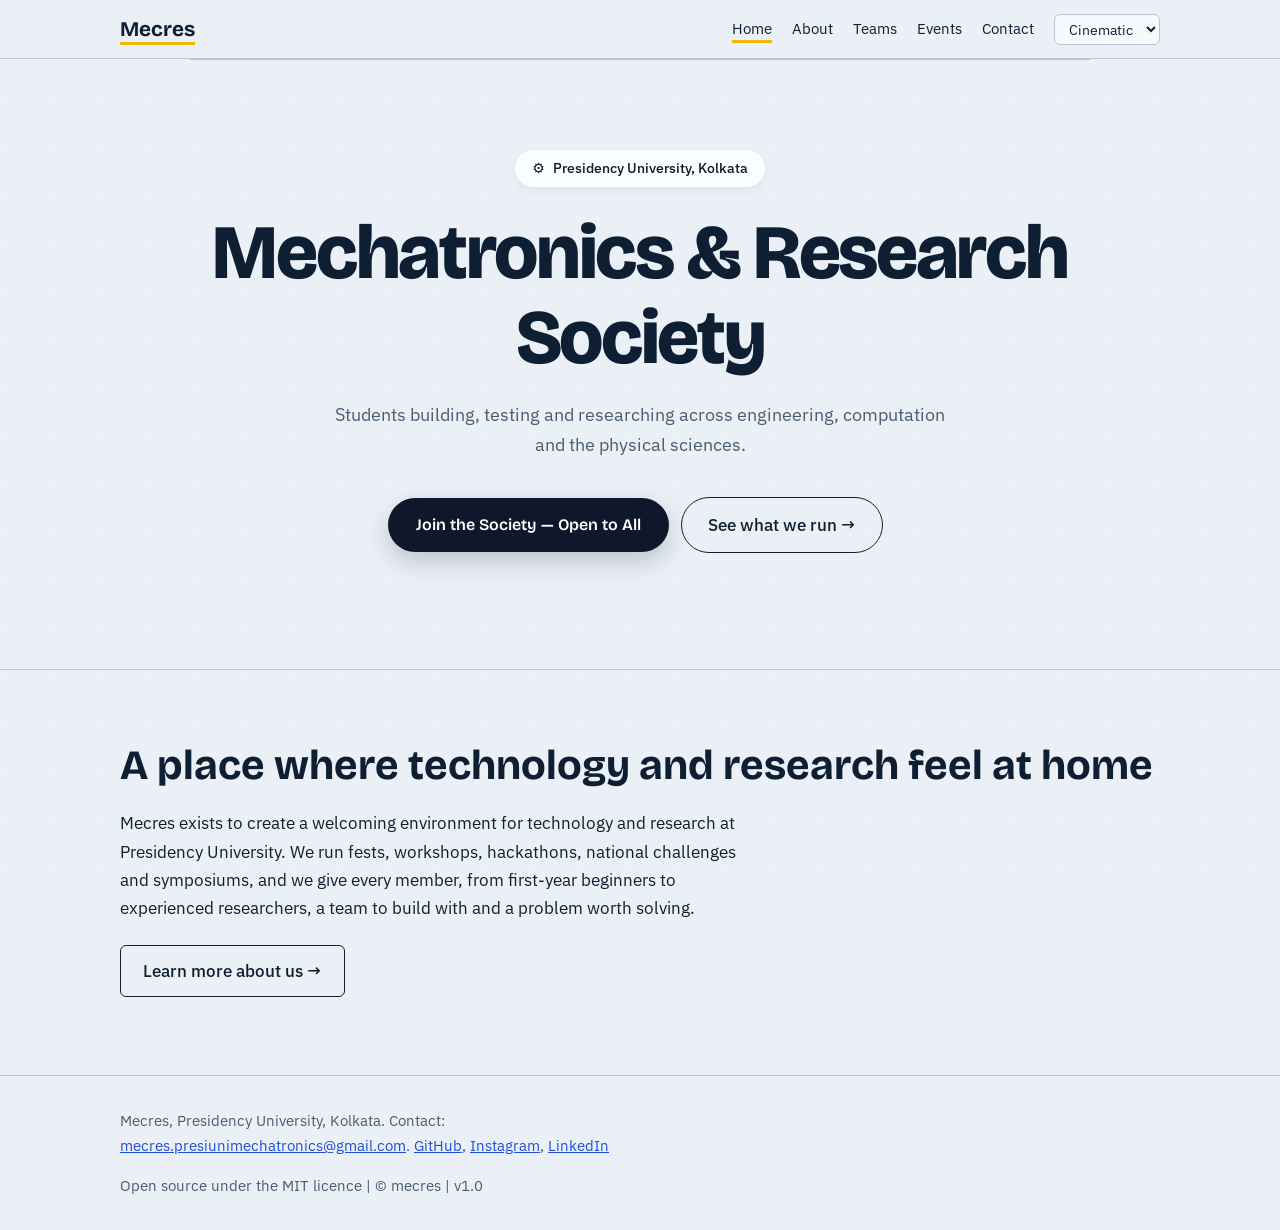
==== commit b43a0aa9: "Update index.html" ====
--- a/index.html
+++ b/index.html
@@ -75,7 +75,7 @@
 <footer>
   <div class="wrap">
     <div id="foot"></div>
-    <div>Open source under the MIT licence. Fork it, edit the SITE object in script.js, and publish.</div>
+    <div>Open source under the MIT licence | © mecres | v1.0 </div>
   </div>
 </footer>
 
--- a/styles.css
+++ b/styles.css
@@ -51,7 +51,7 @@
 :root[data-theme="cinematic"] body {
   background-image: 
     radial-gradient(circle at center, rgba(255, 255, 255, 0.35) 0%, rgba(15, 23, 42, 0.15) 100%),
-    url('https://images.unsplash.com/photo-1534447677768-be436bb09401?q=80&w=2000&auto=format&fit=crop');
+    url('ghibli-bg.png'); /* Updated path to your exact image */
   background-size: cover;
   background-position: center bottom;
   background-attachment: fixed;
